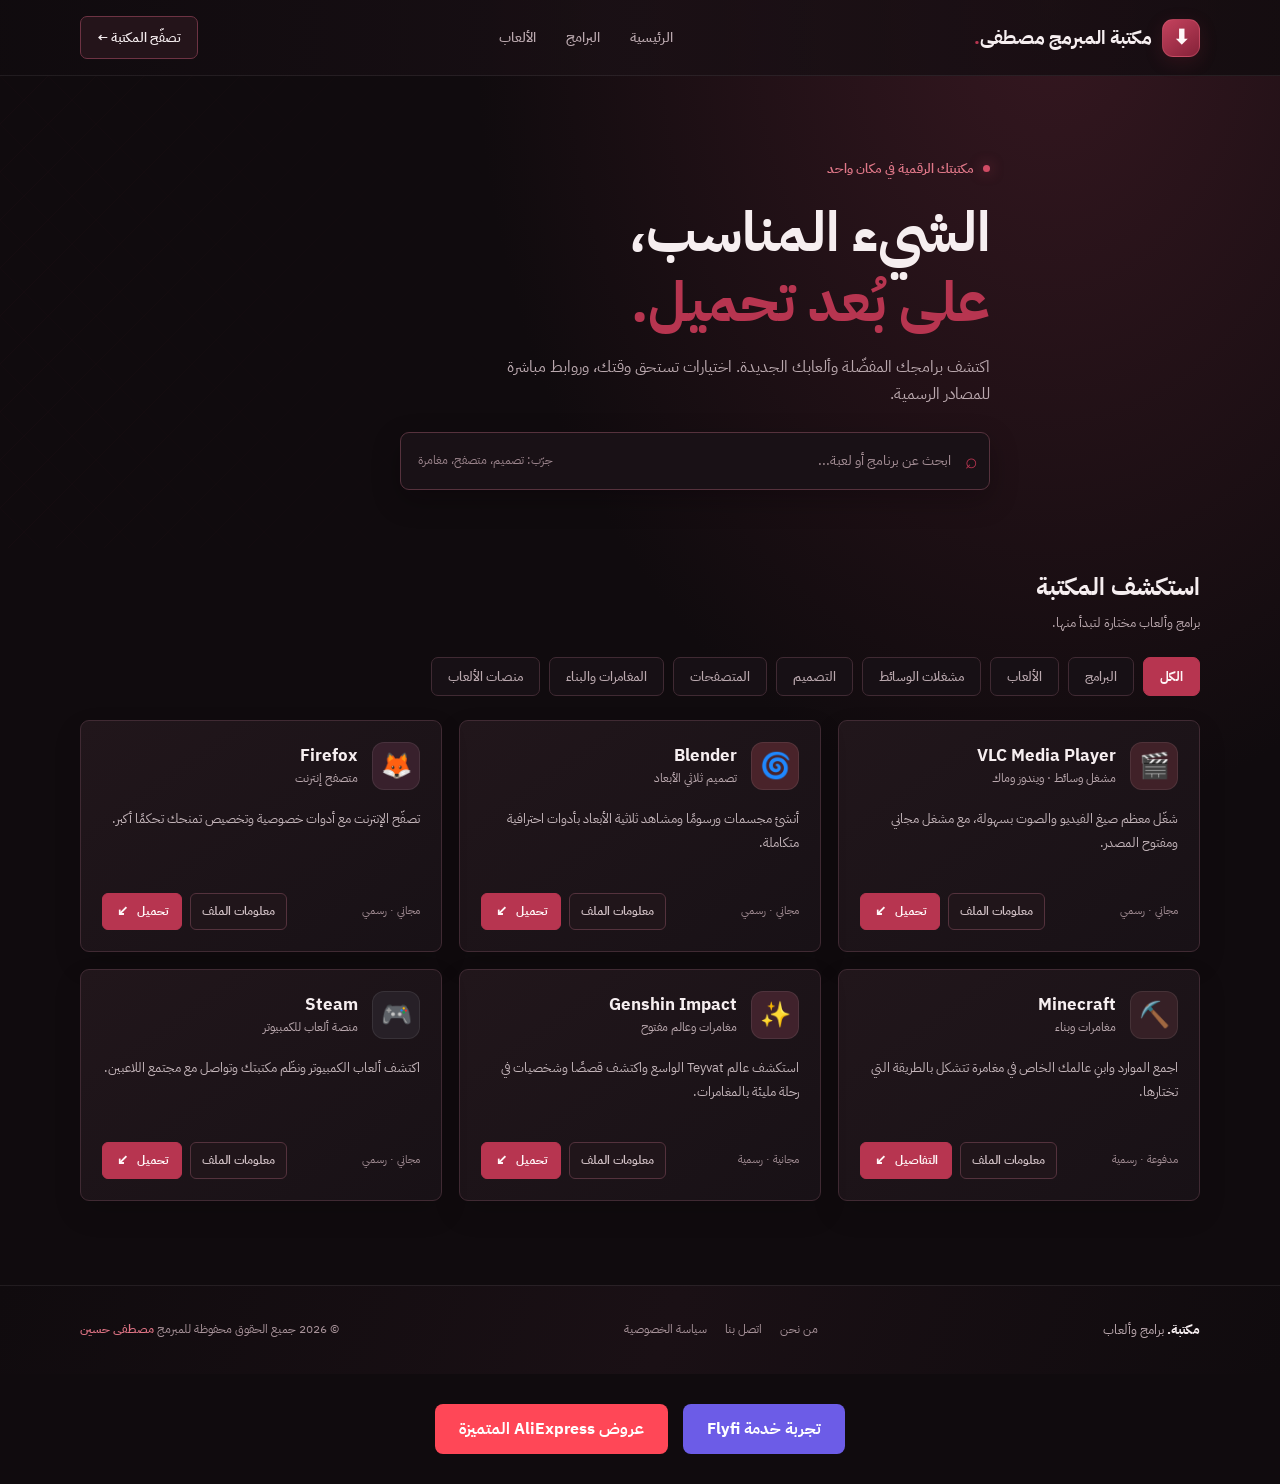
==== index.html @ 10c1d3a6 "Update index.html" ====
<!DOCTYPE html>
<html lang="ar" dir="rtl">
<head>
	<meta name="mitgo-verification" content="97859cbf-910e-4ea1-a72e-4d8425df876f" />
	<meta charset="UTF-8">
	<meta name="viewport" content="width=device-width, initial-scale=1.0">
	<meta name="theme-color" content="#100b0e">
	<meta name="description" content="اكتشف وحمّل أفضل البرامج والألعاب من مكتبة برامجنا.">
	<title>مكتبة | برامج وألعاب</title>
	<link rel="preconnect" href="https://fonts.googleapis.com">
	<link rel="preconnect" href="https://fonts.gstatic.com" crossorigin>
	<link href="https://fonts.googleapis.com/css2?family=IBM+Plex+Sans+Arabic:wght@400;500;600;700&display=swap" rel="stylesheet">
	<style>
		:root {
			color-scheme: dark;
			--page: #100b0e;
			--surface: #191116;
			--surface-raised: #24171d;
			--line: #402a33;
			--text: #f6eef0;
			--muted: #bba9af;
			--accent: #b73550;
			--accent-hover: #cb4560;
			--accent-ink: #fff7f8;
			--warm: #d88b98;
		}

		* { box-sizing: border-box; }

		html { scroll-behavior: smooth; }

		body {
			margin: 0;
			background-color: var(--page);
			background-image: radial-gradient(ellipse at 82% 0%, #351720 0, transparent 36rem);
			color: var(--text);
			font-family: "IBM Plex Sans Arabic", Tahoma, sans-serif;
			line-height: 1.65;
		}

		a { color: inherit; text-decoration: none; }
		button, input { font: inherit; }
		button { color: inherit; }

		.wrap { width: min(1120px, calc(100% - 40px)); margin-inline: auto; }

		.topbar {
			height: 76px;
			display: flex;
			align-items: center;
			border-bottom: 1px solid #ffffff12;
			background: linear-gradient(90deg, #100b0ecc, #1a1015cc, #100b0ecc);
		}

		.topbar-inner { display: flex; align-items: center; justify-content: space-between; gap: 28px; }
		.brand { display: inline-flex; align-items: center; gap: 10px; font-size: 19px; font-weight: 700; white-space: nowrap; }
		.brand-mark { display: grid; width: 38px; height: 38px; place-items: center; border: 1px solid #e36a7e55; border-radius: 11px; background: linear-gradient(145deg, #c4425d, #852239); color: var(--accent-ink); font-size: 20px; box-shadow: 0 5px 18px #8f263a33; }
		.nav-links { display: flex; align-items: center; gap: 30px; color: var(--muted); font-size: 14px; font-weight: 500; }
		.nav-links a { transition: color 160ms ease; }
		.nav-links a:hover, .nav-links a:focus-visible { color: var(--accent); }
		.top-download { padding: 10px 16px; border: 1px solid #6d3343; border-radius: 7px; background: #24141a; font-size: 13px; font-weight: 600; white-space: nowrap; transition: background 160ms ease, border-color 160ms ease; }
		.top-download:hover { border-color: var(--accent); background: #341b24; }

		.hero { position: relative; padding: 78px 0 58px; overflow: hidden; }
		.hero::after { content: ""; position: absolute; inset: 0 58% 0 0; opacity: .25; pointer-events: none; background-image: linear-gradient(135deg, transparent 49.7%, #bd3b5520 50%, transparent 50.3%), linear-gradient(45deg, transparent 49.7%, #85223922 50%, transparent 50.3%); background-size: 48px 48px; mask-image: linear-gradient(to left, transparent, black); }
		.hero-content { position: relative; z-index: 1; max-width: 700px; }
		.eyebrow { display: inline-flex; align-items: center; gap: 9px; margin: 0 0 18px; color: #e17889; font-size: 13px; font-weight: 600; }
		.eyebrow::before { content: ""; width: 7px; height: 7px; border-radius: 50%; background: #d04b64; box-shadow: 0 0 13px #d04b6488; }
		h1 { max-width: 680px; margin: 0; font-size: 56px; line-height: 1.25; letter-spacing: 0; }
		h1 span { color: var(--accent); }
		.hero-copy { max-width: 520px; margin: 17px 0 25px; color: var(--muted); font-size: 16px; }

		.search-box { display: flex; align-items: center; gap: 12px; width: min(590px, 100%); min-height: 58px; padding: 8px 11px 8px 17px; border: 1px solid #56323d; border-radius: 9px; background: #191116; box-shadow: 0 10px 28px #08050744; }
		.search-icon { color: var(--accent); font-size: 21px; line-height: 1; }
		.search-box input { flex: 1; min-width: 0; border: 0; outline: 0; background: transparent; color: var(--text); font-size: 14px; }
		.search-box input::placeholder { color: #a58f96; }
		.search-box:focus-within { border-color: #c64b64; box-shadow: 0 0 0 3px #b7355028, 0 10px 28px #08050744; }
		.search-hint { color: #9c858d; font-size: 12px; white-space: nowrap; }

		.library { padding: 20px 0 84px; }
		.section-heading { display: flex; align-items: end; justify-content: space-between; gap: 20px; margin-bottom: 24px; }
		.section-heading h2 { margin: 0; font-size: 24px; letter-spacing: 0; }
		.section-heading p { margin: 4px 0 0; color: var(--muted); font-size: 13px; }
		.filters { display: flex; flex-wrap: wrap; gap: 9px; margin-bottom: 24px; overflow-x: auto; scrollbar-width: none; }
		.filters::-webkit-scrollbar { display: none; }
		.filter-button { min-height: 39px; padding: 7px 16px; border: 1px solid var(--line); border-radius: 7px; background: #171015; color: var(--muted); cursor: pointer; font-size: 13px; font-weight: 500; white-space: nowrap; transition: background 160ms ease, color 160ms ease, border-color 160ms ease, transform 160ms ease; }
		.filter-button:hover { transform: translateY(-1px); border-color: #854052; color: var(--text); }
		.filter-button[aria-pressed="true"] { border-color: var(--accent); background: var(--accent); color: var(--accent-ink); font-weight: 700; }

		.cards { display: grid; grid-template-columns: repeat(3, minmax(0, 1fr)); gap: 17px; }
		.app-card { display: flex; min-height: 232px; flex-direction: column; padding: 21px; border: 1px solid var(--line); border-radius: 9px; background: linear-gradient(145deg, #21161b, #181116); box-shadow: 0 12px 28px #08050722; transition: border-color 180ms ease, transform 180ms ease, box-shadow 180ms ease; }
		.app-card[hidden] { display: none; }
		.app-card:hover { transform: translateY(-3px); border-color: #814052; box-shadow: 0 16px 34px #08050755; }
		.card-top { display: flex; min-width: 0; align-items: center; gap: 14px; }
		.app-icon { display: grid; width: 48px; height: 48px; flex: 0 0 48px; place-items: center; border: 1px solid #ffffff14; border-radius: 12px; background: var(--icon-bg, #30352b); font-size: 25px; }
		.app-icon img { width: 28px; height: 28px; object-fit: contain; }
		.app-icon img[data-monochrome="true"] { filter: brightness(0) invert(1); }
		.app-name { margin: 0; font-size: 17px; font-weight: 700; line-height: 1.4; }
		.app-category { display: block; margin-top: 1px; color: var(--muted); font-size: 12px; }
		.app-description { min-height: 52px; margin: 17px 0 20px; color: #c5b6bb; font-size: 13px; line-height: 1.85; }
		.card-bottom { display: flex; align-items: center; justify-content: space-between; gap: 12px; margin-top: auto; }
		.app-meta { color: #a28d94; font-size: 11px; }
		.download-button { display: inline-flex; align-items: center; justify-content: center; gap: 7px; min-height: 37px; padding: 6px 13px; border: 1px solid var(--accent); border-radius: 6px; background: var(--accent); color: var(--accent-ink); font-size: 12px; font-weight: 700; transition: background 160ms ease, color 160ms ease, border-color 160ms ease, transform 160ms ease; }
		.download-button:hover { transform: translateY(-1px); border-color: var(--accent-hover); background: var(--accent-hover); color: var(--accent-ink); }
		.download-button span { font-size: 15px; line-height: 1; }
		.card-actions { display: flex; align-items: center; gap: 8px; }
		.details-button { display: inline-flex; align-items: center; justify-content: center; min-height: 37px; padding: 6px 11px; border: 1px solid #54323d; border-radius: 6px; background: #20151a; color: #d1c0c5; font-size: 12px; font-weight: 600; transition: border-color 160ms ease, color 160ms ease, background 160ms ease; }
		.details-button:hover { border-color: #a33a52; background: #2b1820; color: #f0a1ad; }
		.empty-state { display: none; grid-column: 1 / -1; padding: 44px 20px; border: 1px dashed #65404a; border-radius: 9px; background: #1a1116; color: var(--muted); text-align: center; }

		footer { border-top: 1px solid #ffffff12; background: linear-gradient(110deg, #100b0e, #1a1015 52%, #100b0e); }
		.footer-inner { display: flex; min-height: 88px; align-items: center; justify-content: space-between; gap: 16px; color: #a9949b; font-size: 12px; }
		.footer-brand { color: var(--text); font-size: 13px; font-weight: 700; }
		.footer-links { display: flex; flex-wrap: wrap; gap: 18px; }
		.footer-links a { transition: color 160ms ease; }
		.footer-links a:hover { color: #e17889; }
		.copyright { margin: 0; }
		.copyright strong { color: #df7485; font-weight: 600; }

		@media (max-width: 900px) {
			.nav-links { gap: 15px; }
			.cards { grid-template-columns: repeat(2, minmax(0, 1fr)); }
			.hero { padding-top: 60px; }
			h1 { font-size: 48px; }
		}

		@media (max-width: 600px) {
			.cards { grid-template-columns: 1fr; }
		}

		@media (max-width: 520px) {
			.wrap { width: min(100% - 28px, 1120px); }
			.topbar { height: auto; min-height: 66px; padding-block: 10px; }
			.topbar-inner { display: grid; grid-template-columns: minmax(0, 1fr) auto; gap: 8px 12px; }
			.brand { font-size: 16px; }
			.brand { grid-column: 1; grid-row: 1; }
			.brand-mark { width: 32px; height: 32px; }
			.nav-links { grid-column: 1 / -1; grid-row: 2; justify-content: center; gap: 6px; font-size: 12px; }
			.nav-links a { display: inline-flex; min-height: 36px; align-items: center; padding-inline: 10px; border: 1px solid transparent; border-radius: 6px; }
			.nav-links a:nth-child(2), .nav-links a:nth-child(3) { display: inline-flex; }
			.top-download { grid-column: 2; grid-row: 1; padding: 7px 10px; font-size: 12px; }
			.hero { padding: 45px 0 38px; }
			h1 { font-size: 40px; }
			.hero-copy { font-size: 14px; }
			.search-box { min-height: 52px; }
			.search-hint { display: none; }
			.section-heading { align-items: start; }
			.section-heading h2 { font-size: 21px; }
			.app-card { min-height: 208px; padding: 19px; }
			.card-actions { gap: 6px; }
			.details-button, .download-button { padding-inline: 10px; }
			.footer-inner { min-height: 100px; flex-wrap: wrap; justify-content: center; gap: 4px 15px; padding-block: 15px; text-align: center; }
			.footer-links { order: 3; width: 100%; justify-content: center; gap: 12px 18px; }
		}

		@media (max-width: 360px) {
			.card-bottom { align-items: flex-start; flex-direction: column; gap: 9px; }
			.app-meta { white-space: nowrap; }
			.card-actions { width: 100%; }
			.card-actions a { white-space: nowrap; }
		}

		@media (prefers-reduced-motion: reduce) {
			*, *::before, *::after { scroll-behavior: auto !important; transition-duration: .01ms !important; }
		}
	</style>
</head>
<body>
	<header class="topbar" id="الرئيسية">
		<div class="wrap topbar-inner">
			<a class="brand" href="#الرئيسية" aria-label="مكتبة، الصفحة الرئيسية">
				<span class="brand-mark" aria-hidden="true">⬇</span>
				<span>  مكتبة المبرمج مصطفى<span style="color: var(--accent)">.</span></span>
			</a>
			<nav class="nav-links" aria-label="القائمة الرئيسية">
				<a href="#الرئيسية">الرئيسية</a>
				<a href="#البرامج">البرامج</a>
				<a href="#الألعاب">الألعاب</a>
			</nav>
			<a class="top-download" href="#المكتبة">تصفّح المكتبة <span aria-hidden="true">←</span></a>
		</div>
	</header>

	<main>
		<section class="hero" aria-labelledby="hero-title">
			<div class="wrap hero-content">
				<p class="eyebrow">مكتبتك الرقمية في مكان واحد</p>
				<h1 id="hero-title">الشيء المناسب،<br><span>على بُعد تحميل.</span></h1>
				<p class="hero-copy">اكتشف برامجك المفضّلة وألعابك الجديدة. اختيارات تستحق وقتك، وروابط مباشرة للمصادر الرسمية.</p>
				<label class="search-box" for="library-search">
					<span class="search-icon" aria-hidden="true">⌕</span>
					<input id="library-search" type="search" placeholder="ابحث عن برنامج أو لعبة..." autocomplete="off">
					<span class="search-hint">جرّب: تصميم، متصفح، مغامرة</span>
				</label>
			</div>
		</section>

		<section class="library wrap" id="المكتبة" aria-labelledby="library-title">
			<div class="section-heading">
				<div>
					<h2 id="library-title">استكشف المكتبة</h2>
					<p>برامج وألعاب مختارة لتبدأ منها.</p>
				</div>
			</div>

			<div class="filters" role="group" aria-label="تصفية حسب التصنيف">
				<button class="filter-button" type="button" data-filter="all" aria-pressed="true">الكل</button>
				<button class="filter-button" type="button" data-filter="program" aria-pressed="false">البرامج</button>
				<button class="filter-button" type="button" data-filter="game" aria-pressed="false">الألعاب</button>
				<button class="filter-button" type="button" data-filter="media" aria-pressed="false">مشغلات الوسائط</button>
				<button class="filter-button" type="button" data-filter="design" aria-pressed="false">التصميم</button>
				<button class="filter-button" type="button" data-filter="browser" aria-pressed="false">المتصفحات</button>
				<button class="filter-button" type="button" data-filter="adventure" aria-pressed="false">المغامرات والبناء</button>
				<button class="filter-button" type="button" data-filter="platform" aria-pressed="false">منصات الألعاب</button>
			</div>

			<div class="cards" id="cards-grid">
				<article class="app-card" id="البرامج" data-type="program" data-category="media" data-search="vlc media player فيديو مشغل وسائط">
					<div class="card-top"><span class="app-icon" style="--icon-bg:#402128" aria-hidden="true"><img src="https://cdn.jsdelivr.net/npm/simple-icons@v15/icons/vlcmediaplayer.svg" alt="" data-monochrome="true" loading="lazy" decoding="async"><span hidden>🎬</span></span><div><h3 class="app-name">VLC Media Player</h3><span class="app-category">مشغل وسائط · ويندوز وماك</span></div></div>
					<p class="app-description">شغّل معظم صيغ الفيديو والصوت بسهولة، مع مشغل مجاني ومفتوح المصدر.</p>
					<div class="card-bottom"><span class="app-meta">مجاني · رسمي</span><div class="card-actions"><a class="details-button" href="download.html?app=vlc">معلومات الملف</a><a class="download-button" href="https://www.videolan.org/vlc/" target="_blank" rel="noopener noreferrer">تحميل <span aria-hidden="true">↙</span></a></div></div>
				</article>

				<article class="app-card" data-type="program" data-category="design" data-search="blender تصميم ثلاثي الابعاد رسوم 3d">
					<div class="card-top"><span class="app-icon" style="--icon-bg:#49232a" aria-hidden="true"><img src="https://cdn.jsdelivr.net/npm/simple-icons@v15/icons/blender.svg" alt="" data-monochrome="true" loading="lazy" decoding="async"><span hidden>🌀</span></span><div><h3 class="app-name">Blender</h3><span class="app-category">تصميم ثلاثي الأبعاد</span></div></div>
					<p class="app-description">أنشئ مجسمات ورسومًا ومشاهد ثلاثية الأبعاد بأدوات احترافية متكاملة.</p>
					<div class="card-bottom"><span class="app-meta">مجاني · رسمي</span><div class="card-actions"><a class="details-button" href="download.html?app=blender">معلومات الملف</a><a class="download-button" href="https://www.blender.org/download/" target="_blank" rel="noopener noreferrer">تحميل <span aria-hidden="true">↙</span></a></div></div>
				</article>

				<article class="app-card" data-type="program" data-category="browser" data-search="firefox فايرفوكس متصفح انترنت">
					<div class="card-top"><span class="app-icon" style="--icon-bg:#38202c" aria-hidden="true"><img src="https://cdn.jsdelivr.net/npm/simple-icons@v15/icons/firefoxbrowser.svg" alt="" data-monochrome="true" loading="lazy" decoding="async"><span hidden>🦊</span></span><div><h3 class="app-name">Firefox</h3><span class="app-category">متصفح إنترنت</span></div></div>
					<p class="app-description">تصفّح الإنترنت مع أدوات خصوصية وتخصيص تمنحك تحكمًا أكبر.</p>
					<div class="card-bottom"><span class="app-meta">مجاني · رسمي</span><div class="card-actions"><a class="details-button" href="download.html?app=firefox">معلومات الملف</a><a class="download-button" href="https://www.mozilla.org/firefox/new/" target="_blank" rel="noopener noreferrer">تحميل <span aria-hidden="true">↙</span></a></div></div>
				</article>

				<article class="app-card" id="الألعاب" data-type="game" data-category="adventure" data-search="minecraft ماينكرافت بناء مغامرة عالم مفتوح">
					<div class="card-top"><span class="app-icon" style="--icon-bg:#362026" aria-hidden="true"><img src="https://www.minecraft.net/etc.clientlibs/minecraftnet/clientlibs/clientlib-site/resources/favicon.ico" alt="" loading="lazy" decoding="async"><span hidden>⛏️</span></span><div><h3 class="app-name">Minecraft</h3><span class="app-category">مغامرات وبناء</span></div></div>
					<p class="app-description">اجمع الموارد وابنِ عالمك الخاص في مغامرة تتشكل بالطريقة التي تختارها.</p>
					<div class="card-bottom"><span class="app-meta">مدفوعة · رسمية</span><div class="card-actions"><a class="details-button" href="download.html?app=minecraft">معلومات الملف</a><a class="download-button" href="https://www.minecraft.net/download" target="_blank" rel="noopener noreferrer">التفاصيل <span aria-hidden="true">↙</span></a></div></div>
				</article>

				<article class="app-card" data-type="game" data-category="adventure" data-search="genshin impact جينشن مغامرة عالم مفتوح">
					<div class="card-top"><span class="app-icon" style="--icon-bg:#40222c" aria-hidden="true"><img src="https://genshin.hoyoverse.com/favicon.ico" alt="" loading="lazy" decoding="async"><span hidden>✨</span></span><div><h3 class="app-name">Genshin Impact</h3><span class="app-category">مغامرات وعالم مفتوح</span></div></div>
					<p class="app-description">استكشف عالم Teyvat الواسع واكتشف قصصًا وشخصيات في رحلة مليئة بالمغامرات.</p>
					<div class="card-bottom"><span class="app-meta">مجانية · رسمية</span><div class="card-actions"><a class="details-button" href="download.html?app=genshin">معلومات الملف</a><a class="download-button" href="https://genshin.hoyoverse.com/" target="_blank" rel="noopener noreferrer">تحميل <span aria-hidden="true">↙</span></a></div></div>
				</article>

				<article class="app-card" data-type="game" data-category="platform" data-search="steam ستيم العاب متجر منصة">
					<div class="card-top"><span class="app-icon" style="--icon-bg:#272027" aria-hidden="true"><img src="https://cdn.jsdelivr.net/npm/simple-icons@v15/icons/steam.svg" alt="" data-monochrome="true" loading="lazy" decoding="async"><span hidden>🎮</span></span><div><h3 class="app-name">Steam</h3><span class="app-category">منصة ألعاب للكمبيوتر</span></div></div>
					<p class="app-description">اكتشف ألعاب الكمبيوتر ونظّم مكتبتك وتواصل مع مجتمع اللاعبين.</p>
					<div class="card-bottom"><span class="app-meta">مجاني · رسمي</span><div class="card-actions"><a class="details-button" href="download.html?app=steam">معلومات الملف</a><a class="download-button" href="https://store.steampowered.com/about/" target="_blank" rel="noopener noreferrer">تحميل <span aria-hidden="true">↙</span></a></div></div>
				</article>

				<p class="empty-state" id="empty-state" role="status">ما لقينا نتائج مطابقة. جرّب كلمة بحث ثانية.</p>
			</div>
		</section>
	</main>

	<footer>
		<div class="wrap footer-inner">
			<a class="footer-brand" href="#الرئيسية">مكتبة. <span style="color: var(--muted); font-weight: 400">برامج وألعاب</span></a>
			<nav class="footer-links" aria-label="روابط الموقع">
				<a href="about.html">من نحن</a>
				<a href="contact.html">اتصل بنا</a>
				<a href="privacy.html">سياسة الخصوصية</a>
			</nav>
			<p class="copyright">© 2026 جميع الحقوق محفوظة للمبرمج <strong>مصطفى حسين</strong></p>
		</div>
	</footer>

	<script>
		const searchInput = document.querySelector("#library-search");
		const filterButtons = document.querySelectorAll(".filter-button");
		const cards = document.querySelectorAll(".app-card");
		const emptyState = document.querySelector("#empty-state");
		let activeFilter = "all";

		document.querySelectorAll(".app-icon img").forEach((image) => {
			image.addEventListener("error", () => {
				image.hidden = true;
				image.nextElementSibling.hidden = false;
			}, { once: true });
		});

		function normalizeSearchText(value) {
			return value
				.toLocaleLowerCase("ar")
				.normalize("NFD")
				.replace(/[\u064B-\u065F\u0670\u06D6-\u06ED\u0640]/g, "")
				.replace(/[أإآٱ]/g, "ا")
				.replace(/[ىئ]/g, "ي")
				.replace(/ة/g, "ه");
		}

		function updateLibrary() {
			const queryWords = normalizeSearchText(searchInput.value).trim().split(/\s+/).filter(Boolean);
			let visibleCount = 0;

			cards.forEach((card) => {
				const matchesFilter = activeFilter === "all"
					|| card.dataset.type === activeFilter
					|| card.dataset.category === activeFilter;
				const searchableText = normalizeSearchText(`${card.dataset.search} ${card.textContent}`);
				const matchesQuery = queryWords.every((word) => searchableText.includes(word));
				const isVisible = matchesFilter && matchesQuery;
				card.hidden = !isVisible;
				if (isVisible) visibleCount += 1;
			});

			emptyState.style.display = visibleCount ? "none" : "block";
		}

		searchInput.addEventListener("input", updateLibrary);
		filterButtons.forEach((button) => {
			button.addEventListener("click", () => {
				activeFilter = button.dataset.filter;
				filterButtons.forEach((item) => item.setAttribute("aria-pressed", String(item === button)));
				updateLibrary();
			});
		});
	</script>
	<!-- قسم أزرار العروض الموصى بها -->
<div style="text-align: center; margin: 30px 0; display: flex; justify-content: center; gap: 15px; flex-wrap: wrap;">
  <!-- زر Flyfi -->
  <a href="https://xcdus.com/g/0xtgjon8ae5cf8e91105a2e4f55a9f/" target="_blank" style="background-color: #6c5ce7; color: white; padding: 12px 24px; text-decoration: none; border-radius: 8px; font-weight: bold; display: inline-block;">
    تجربة خدمة Flyfi
  </a>
  
  <!-- زر AliExpress -->
  <a href="https://rzekl.com/g/1e8d1144945cf8e9110516525dc3e8/" target="_blank" style="background-color: #ff4757; color: white; padding: 12px 24px; text-decoration: none; border-radius: 8px; font-weight: bold; display: inline-block;">
    عروض AliExpress المتميزة
  </a>
</div>
</body>
</html>
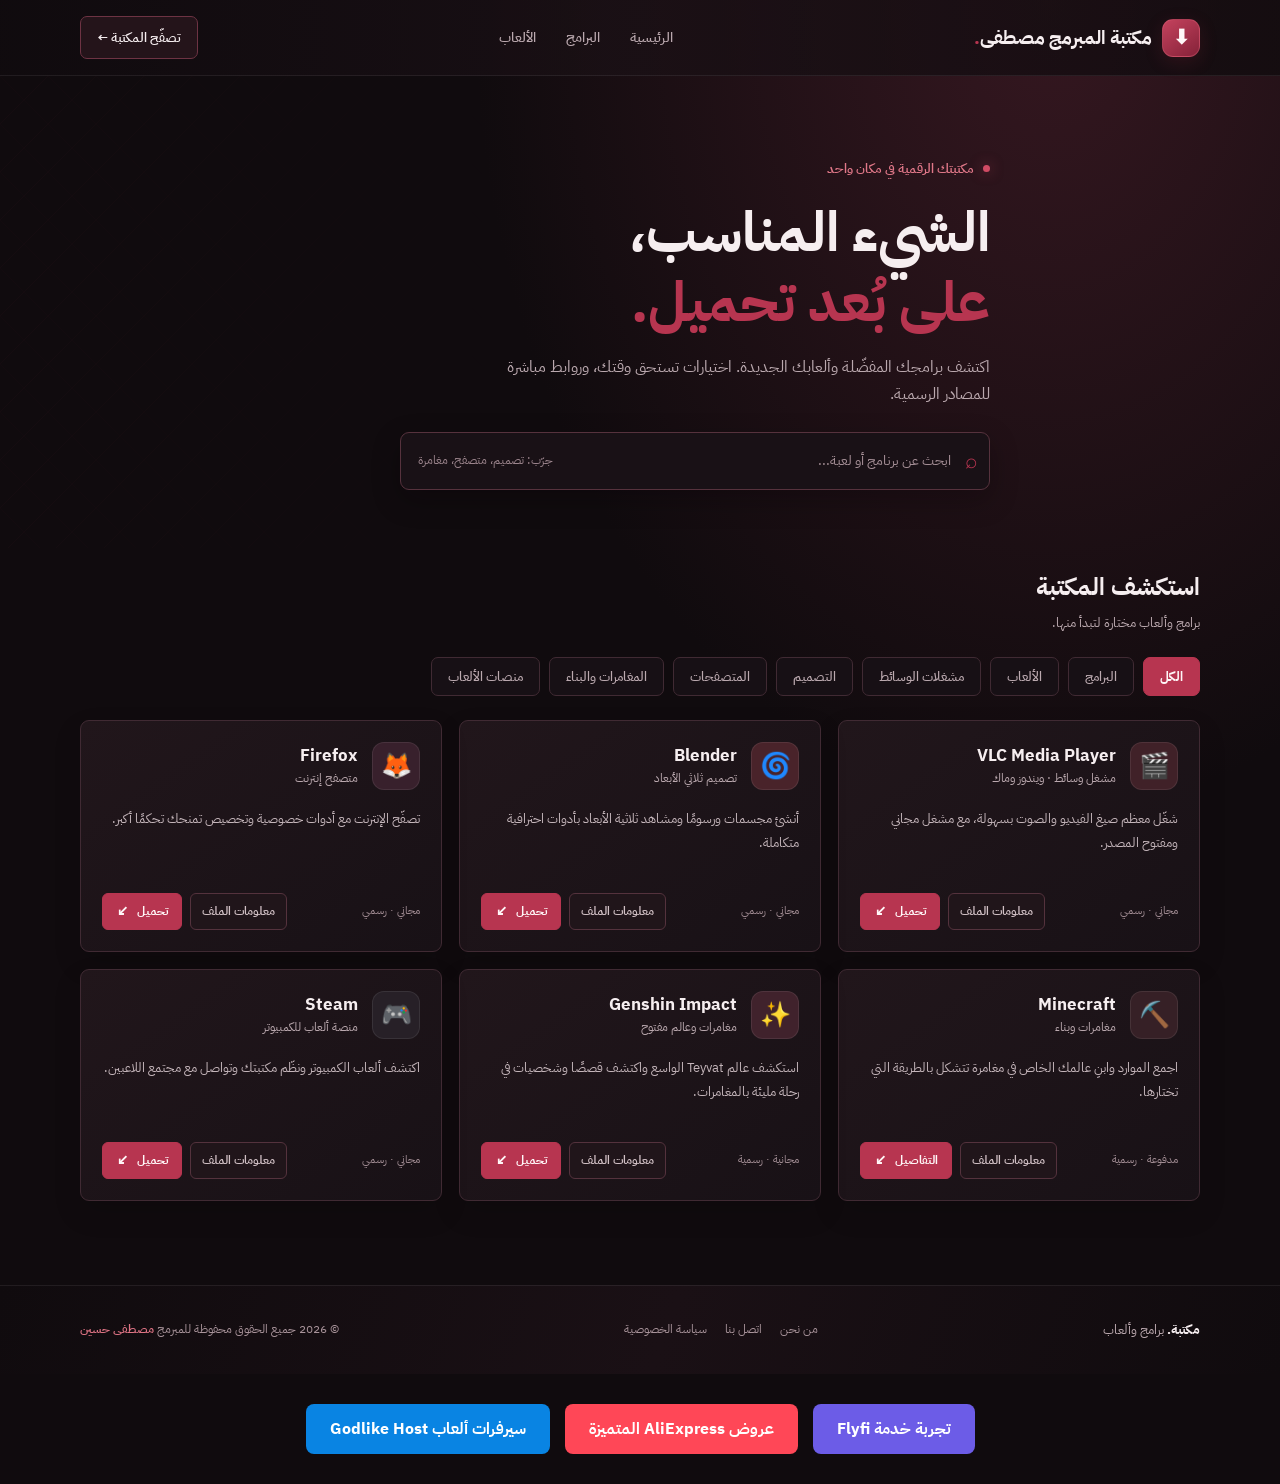
==== commit 46a69f67: "Update index.html" ====
--- a/index.html
+++ b/index.html
@@ -330,6 +330,11 @@
   <a href="https://rzekl.com/g/1e8d1144945cf8e9110516525dc3e8/" target="_blank" style="background-color: #ff4757; color: white; padding: 12px 24px; text-decoration: none; border-radius: 8px; font-weight: bold; display: inline-block;">
     عروض AliExpress المتميزة
   </a>
+
+  <!-- زر Godlike Host -->
+  <a href="https://yjfca.com/g/n4h0en61qn5cf8e9110552f0388f55/" target="_blank" style="background-color: #0984e3; color: white; padding: 12px 24px; text-decoration: none; border-radius: 8px; font-weight: bold; display: inline-block;">
+    سيرفرات ألعاب Godlike Host
+  </a>
 </div>
 </body>
 </html>
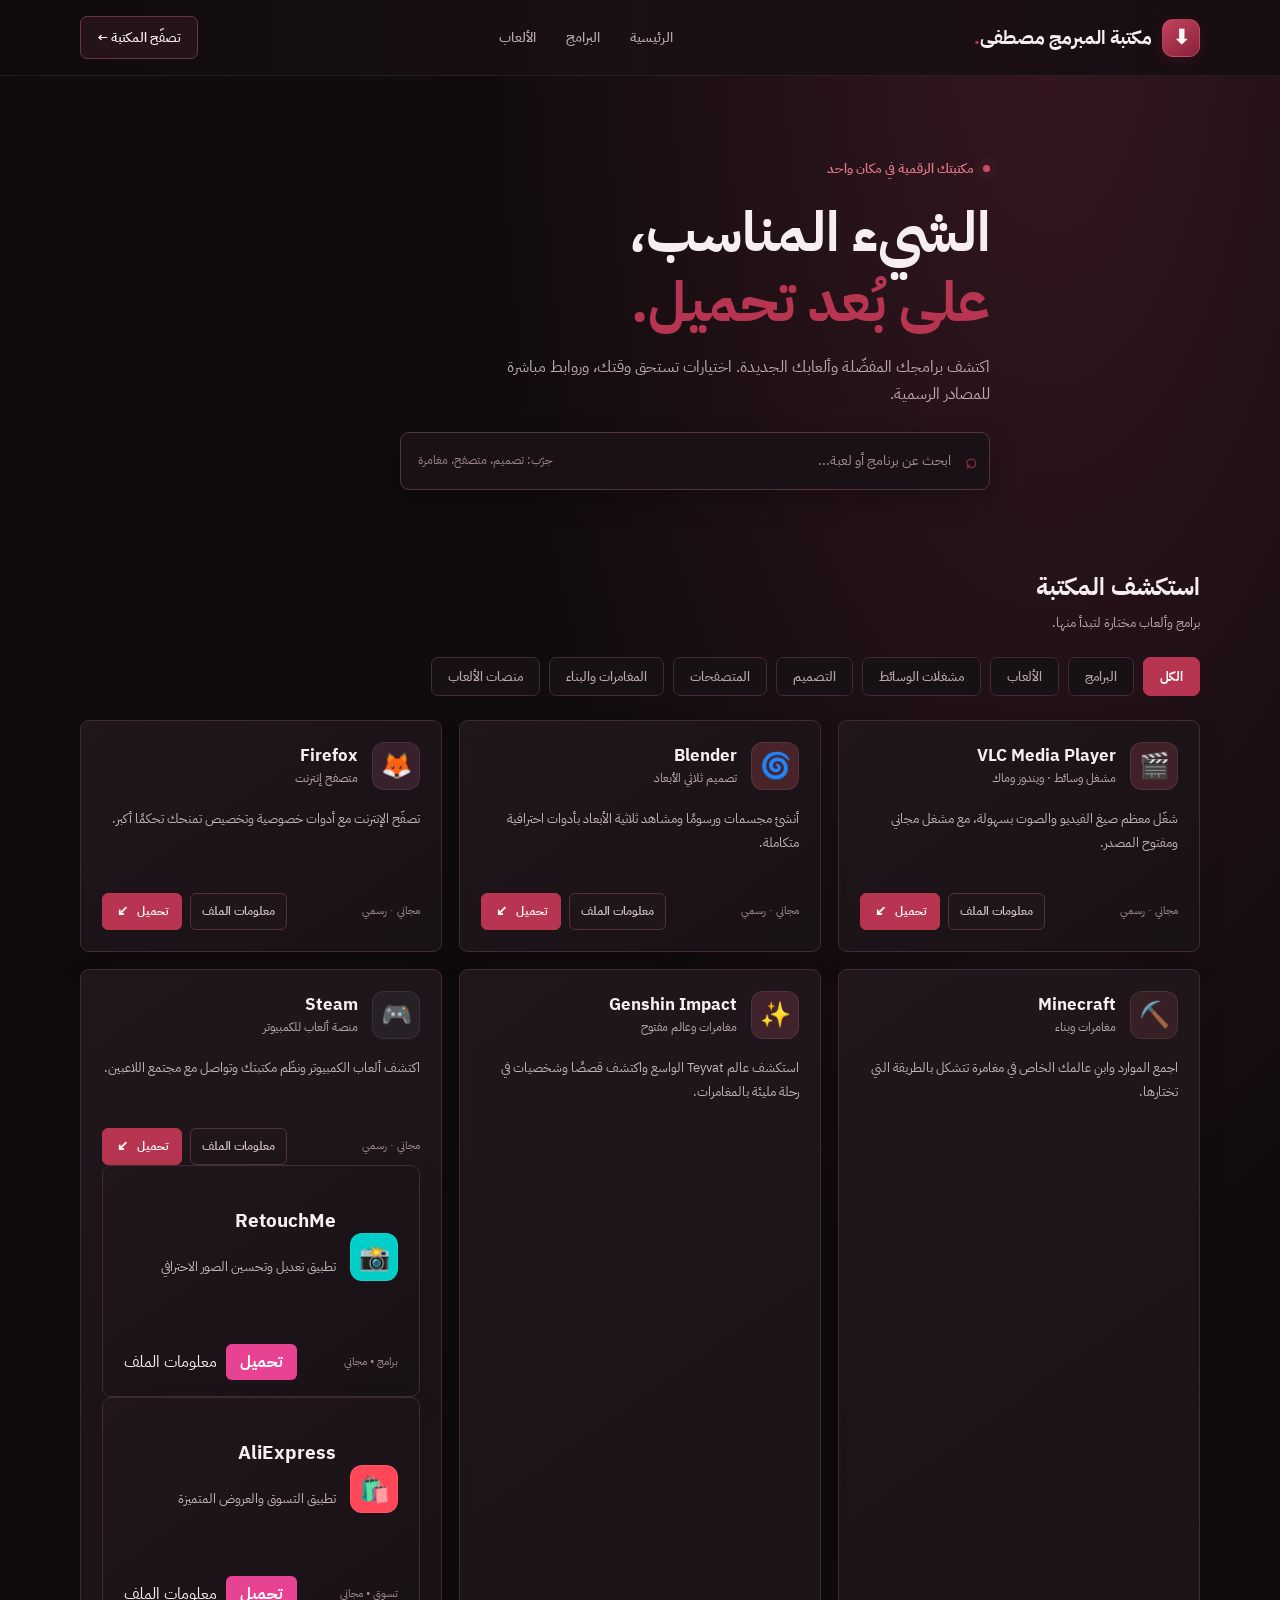
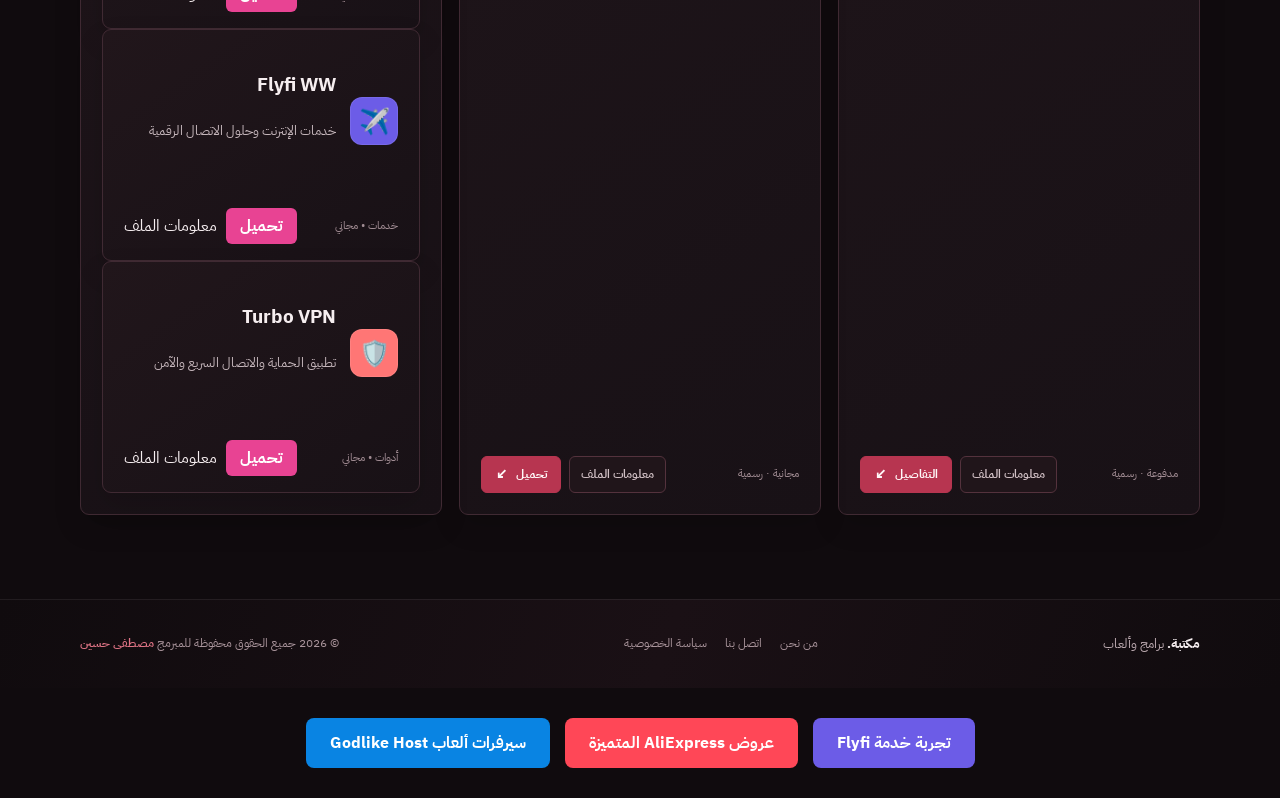
==== commit ee5ecd16: "Update index.html" ====
--- a/index.html
+++ b/index.html
@@ -249,8 +249,75 @@
 					<div class="card-top"><span class="app-icon" style="--icon-bg:#272027" aria-hidden="true"><img src="https://cdn.jsdelivr.net/npm/simple-icons@v15/icons/steam.svg" alt="" data-monochrome="true" loading="lazy" decoding="async"><span hidden>🎮</span></span><div><h3 class="app-name">Steam</h3><span class="app-category">منصة ألعاب للكمبيوتر</span></div></div>
 					<p class="app-description">اكتشف ألعاب الكمبيوتر ونظّم مكتبتك وتواصل مع مجتمع اللاعبين.</p>
 					<div class="card-bottom"><span class="app-meta">مجاني · رسمي</span><div class="card-actions"><a class="details-button" href="download.html?app=steam">معلومات الملف</a><a class="download-button" href="https://store.steampowered.com/about/" target="_blank" rel="noopener noreferrer">تحميل <span aria-hidden="true">↙</span></a></div></div>
-				</article>
-
+					<article class="app-card" data-type="app" data-category="برامج">
+  <div class="card-top">
+    <span class="app-icon" style="background: #00cec9;">📸</span>
+    <div>
+      <h3>RetouchMe</h3>
+      <p class="app-description">تطبيق تعديل وتحسين الصور الاحترافي</p>
+    </div>
+  </div>
+  <div class="card-bottom">
+    <span class="app-meta">برامج • مجاني</span>
+    <div>
+      <a href="https://plrvq.com/g/gp8po8i1u75cf8e9110545d8e108c6/" target="_blank" class="download-btn" style="background: #e84393; color: white; padding: 6px 14px; border-radius: 6px; text-decoration: none; font-weight: bold;">تحميل</a>
+      <a href="#" class="info-btn" style="margin-right: 5px;">معلومات الملف</a>
+    </div>
+  </div>
+</article>
+<!-- بطاقة AliExpress -->
+<article class="app-card" data-type="app" data-category="برامج">
+  <div class="card-top">
+    <span class="app-icon" style="background: #ff4757;">🛍️</span>
+    <div>
+      <h3>AliExpress</h3>
+      <p class="app-description">تطبيق التسوق والعروض المتميزة</p>
+    </div>
+  </div>
+  <div class="card-bottom">
+    <span class="app-meta">تسوق • مجاني</span>
+    <div>
+      <a href="https://rzekl.com/g/1e8d1144945cf8e9110516525dc3e8/" target="_blank" class="download-btn" style="background: #e84393; color: white; padding: 6px 14px; border-radius: 6px; text-decoration: none; font-weight: bold;">تحميل</a>
+      <a href="#" class="info-btn" style="margin-right: 5px;">معلومات الملف</a>
+    </div>
+  </div>
+</article>
+
+<!-- بطاقة Flyfi -->
+<article class="app-card" data-type="app" data-category="خدمات">
+  <div class="card-top">
+    <span class="app-icon" style="background: #6c5ce7;">✈️</span>
+    <div>
+      <h3>Flyfi WW</h3>
+      <p class="app-description">خدمات الإنترنت وحلول الاتصال الرقمية</p>
+    </div>
+  </div>
+  <div class="card-bottom">
+    <span class="app-meta">خدمات • مجاني</span>
+    <div>
+      <a href="https://xcdus.com/g/0xtgjon8ae5cf8e91105a2e4f55a9f/" target="_blank" class="download-btn" style="background: #e84393; color: white; padding: 6px 14px; border-radius: 6px; text-decoration: none; font-weight: bold;">تحميل</a>
+      <a href="#" class="info-btn" style="margin-right: 5px;">معلومات الملف</a>
+    </div>
+  </div>
+</article>
+
+<!-- بطاقة Turbo VPN -->
+<article class="app-card" data-type="app" data-category="برامج">
+  <div class="card-top">
+    <span class="app-icon" style="background: #ff7675;">🛡️</span>
+    <div>
+      <h3>Turbo VPN</h3>
+      <p class="app-description">تطبيق الحماية والاتصال السريع والآمن</p>
+    </div>
+  </div>
+  <div class="card-bottom">
+    <span class="app-meta">أدوات • مجاني</span>
+    <div>
+      <a href="https://grfpr.com/g/exe221unkp5cf8e91105ddf84d4c0b/" target="_blank" class="download-btn" style="background: #e84393; color: white; padding: 6px 14px; border-radius: 6px; text-decoration: none; font-weight: bold;">تحميل</a>
+      <a href="#" class="info-btn" style="margin-right: 5px;">معلومات الملف</a>
+    </div>
+  </div>
+</article>
 				<p class="empty-state" id="empty-state" role="status">ما لقينا نتائج مطابقة. جرّب كلمة بحث ثانية.</p>
 			</div>
 		</section>
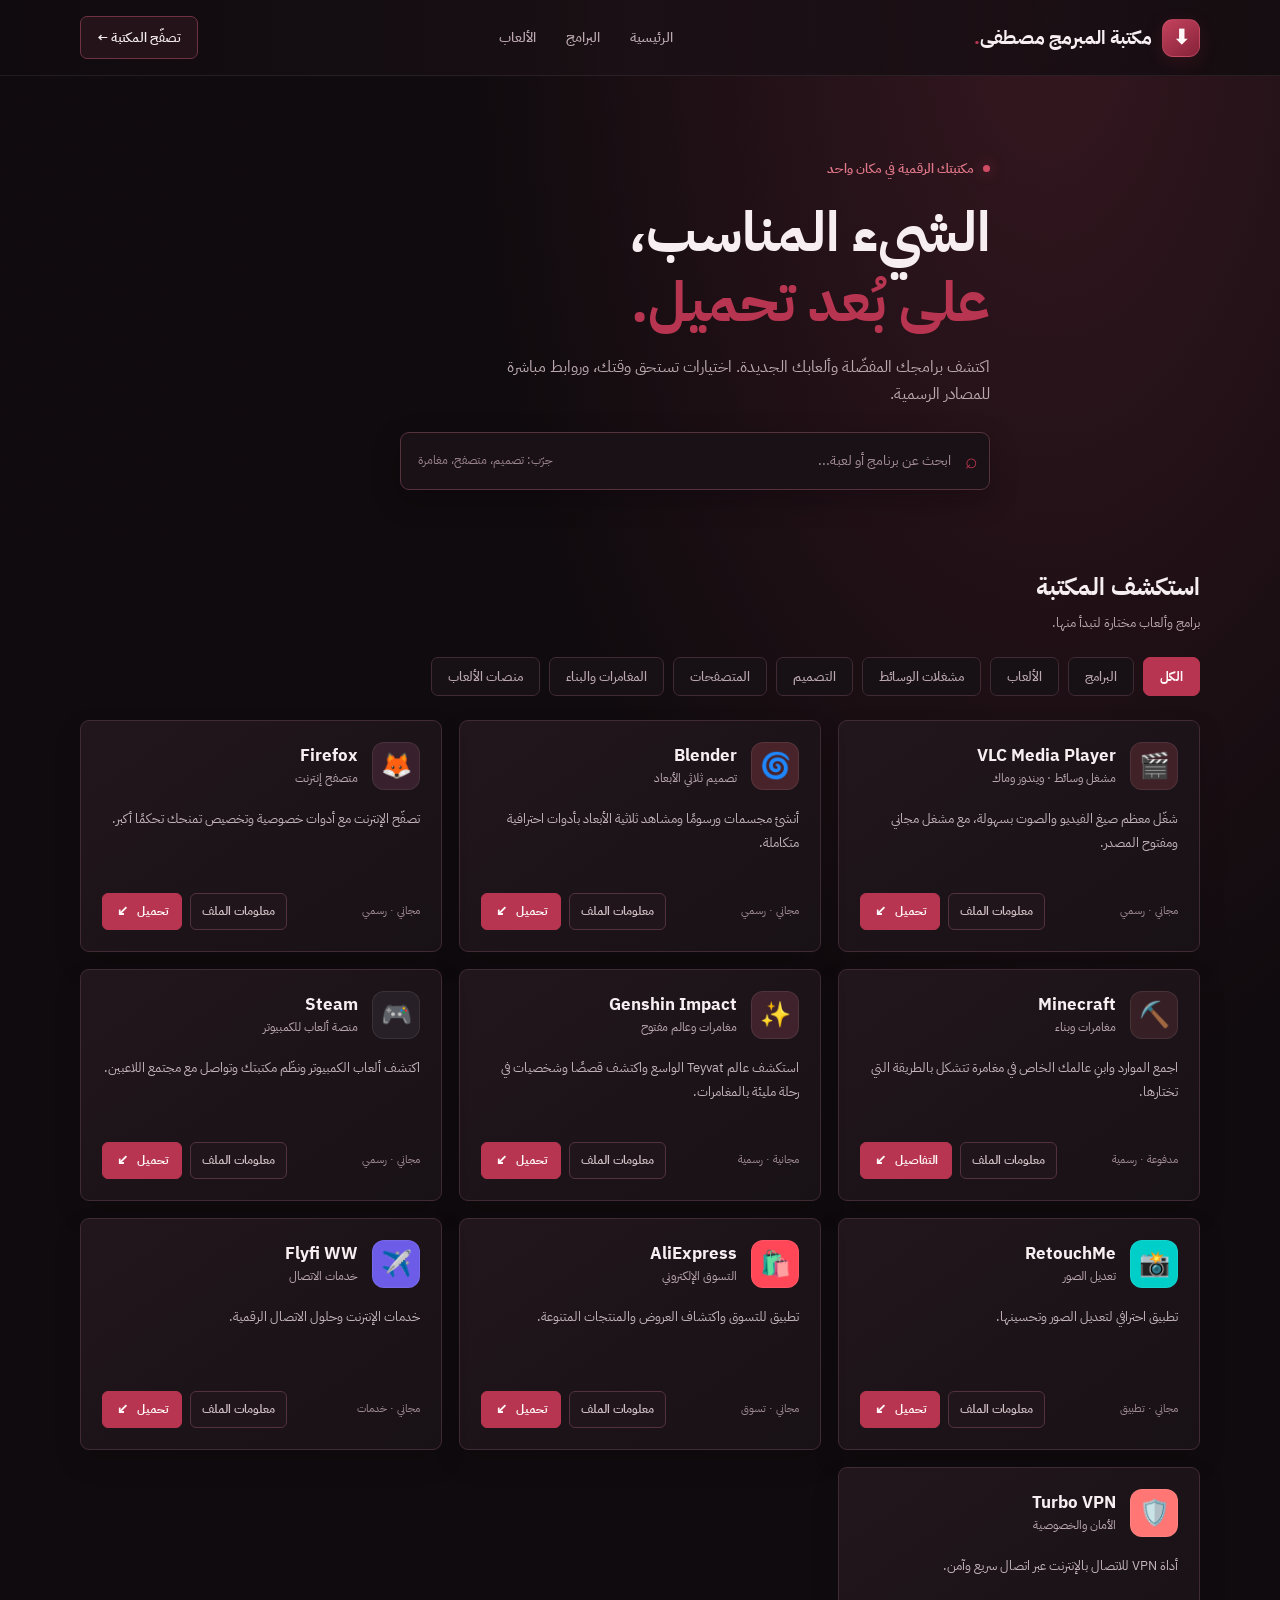
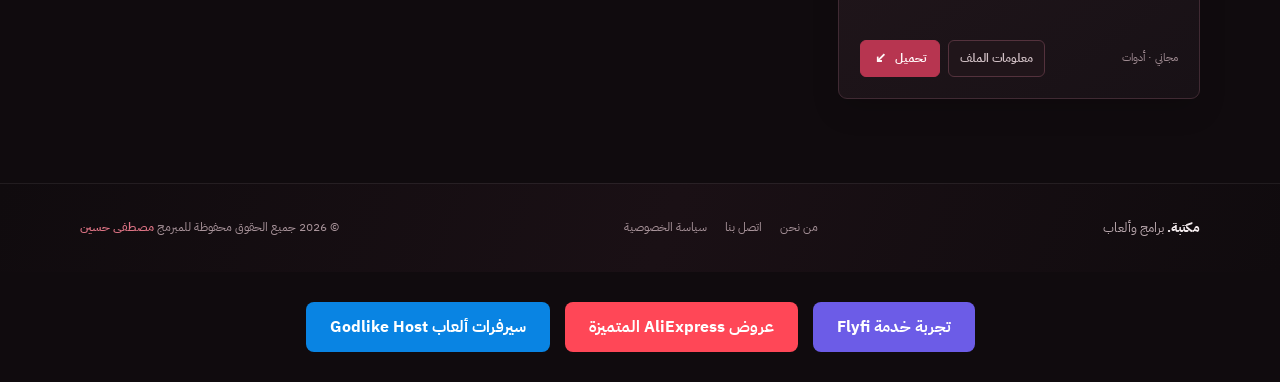
==== commit 844f2c0b: "Update index.html" ====
--- a/index.html
+++ b/index.html
@@ -249,75 +249,31 @@
 					<div class="card-top"><span class="app-icon" style="--icon-bg:#272027" aria-hidden="true"><img src="https://cdn.jsdelivr.net/npm/simple-icons@v15/icons/steam.svg" alt="" data-monochrome="true" loading="lazy" decoding="async"><span hidden>🎮</span></span><div><h3 class="app-name">Steam</h3><span class="app-category">منصة ألعاب للكمبيوتر</span></div></div>
 					<p class="app-description">اكتشف ألعاب الكمبيوتر ونظّم مكتبتك وتواصل مع مجتمع اللاعبين.</p>
 					<div class="card-bottom"><span class="app-meta">مجاني · رسمي</span><div class="card-actions"><a class="details-button" href="download.html?app=steam">معلومات الملف</a><a class="download-button" href="https://store.steampowered.com/about/" target="_blank" rel="noopener noreferrer">تحميل <span aria-hidden="true">↙</span></a></div></div>
-					<article class="app-card" data-type="app" data-category="برامج">
-  <div class="card-top">
-    <span class="app-icon" style="background: #00cec9;">📸</span>
-    <div>
-      <h3>RetouchMe</h3>
-      <p class="app-description">تطبيق تعديل وتحسين الصور الاحترافي</p>
-    </div>
-  </div>
-  <div class="card-bottom">
-    <span class="app-meta">برامج • مجاني</span>
-    <div>
-      <a href="https://plrvq.com/g/gp8po8i1u75cf8e9110545d8e108c6/" target="_blank" class="download-btn" style="background: #e84393; color: white; padding: 6px 14px; border-radius: 6px; text-decoration: none; font-weight: bold;">تحميل</a>
-      <a href="#" class="info-btn" style="margin-right: 5px;">معلومات الملف</a>
-    </div>
-  </div>
-</article>
-<!-- بطاقة AliExpress -->
-<article class="app-card" data-type="app" data-category="برامج">
-  <div class="card-top">
-    <span class="app-icon" style="background: #ff4757;">🛍️</span>
-    <div>
-      <h3>AliExpress</h3>
-      <p class="app-description">تطبيق التسوق والعروض المتميزة</p>
-    </div>
-  </div>
-  <div class="card-bottom">
-    <span class="app-meta">تسوق • مجاني</span>
-    <div>
-      <a href="https://rzekl.com/g/1e8d1144945cf8e9110516525dc3e8/" target="_blank" class="download-btn" style="background: #e84393; color: white; padding: 6px 14px; border-radius: 6px; text-decoration: none; font-weight: bold;">تحميل</a>
-      <a href="#" class="info-btn" style="margin-right: 5px;">معلومات الملف</a>
-    </div>
-  </div>
-</article>
-
-<!-- بطاقة Flyfi -->
-<article class="app-card" data-type="app" data-category="خدمات">
-  <div class="card-top">
-    <span class="app-icon" style="background: #6c5ce7;">✈️</span>
-    <div>
-      <h3>Flyfi WW</h3>
-      <p class="app-description">خدمات الإنترنت وحلول الاتصال الرقمية</p>
-    </div>
-  </div>
-  <div class="card-bottom">
-    <span class="app-meta">خدمات • مجاني</span>
-    <div>
-      <a href="https://xcdus.com/g/0xtgjon8ae5cf8e91105a2e4f55a9f/" target="_blank" class="download-btn" style="background: #e84393; color: white; padding: 6px 14px; border-radius: 6px; text-decoration: none; font-weight: bold;">تحميل</a>
-      <a href="#" class="info-btn" style="margin-right: 5px;">معلومات الملف</a>
-    </div>
-  </div>
-</article>
-
-<!-- بطاقة Turbo VPN -->
-<article class="app-card" data-type="app" data-category="برامج">
-  <div class="card-top">
-    <span class="app-icon" style="background: #ff7675;">🛡️</span>
-    <div>
-      <h3>Turbo VPN</h3>
-      <p class="app-description">تطبيق الحماية والاتصال السريع والآمن</p>
-    </div>
-  </div>
-  <div class="card-bottom">
-    <span class="app-meta">أدوات • مجاني</span>
-    <div>
-      <a href="https://grfpr.com/g/exe221unkp5cf8e91105ddf84d4c0b/" target="_blank" class="download-btn" style="background: #e84393; color: white; padding: 6px 14px; border-radius: 6px; text-decoration: none; font-weight: bold;">تحميل</a>
-      <a href="#" class="info-btn" style="margin-right: 5px;">معلومات الملف</a>
-    </div>
-  </div>
-</article>
+				</article>
+
+				<article class="app-card" data-type="program" data-category="program" data-search="retouchme رتوش مي تعديل تحسين الصور">
+					<div class="card-top"><span class="app-icon" style="--icon-bg:#00cec9" aria-hidden="true">📸</span><div><h3 class="app-name">RetouchMe</h3><span class="app-category">تعديل الصور</span></div></div>
+					<p class="app-description">تطبيق احترافي لتعديل الصور وتحسينها.</p>
+					<div class="card-bottom"><span class="app-meta">مجاني · تطبيق</span><div class="card-actions"><a class="details-button" href="#">معلومات الملف</a><a class="download-button" href="https://plrvq.com/g/gp8po8i1u75cf8e9110545d8e108c6/" target="_blank" rel="noopener noreferrer">تحميل <span aria-hidden="true">↙</span></a></div></div>
+				</article>
+
+				<article class="app-card" data-type="program" data-category="program" data-search="aliexpress علي اكسبرس التسوق العروض">
+					<div class="card-top"><span class="app-icon" style="--icon-bg:#ff4757" aria-hidden="true">🛍️</span><div><h3 class="app-name">AliExpress</h3><span class="app-category">التسوق الإلكتروني</span></div></div>
+					<p class="app-description">تطبيق للتسوق واكتشاف العروض والمنتجات المتنوعة.</p>
+					<div class="card-bottom"><span class="app-meta">مجاني · تسوق</span><div class="card-actions"><a class="details-button" href="#">معلومات الملف</a><a class="download-button" href="https://rzekl.com/g/1e8d1144945cf8e9110516525dc3e8/" target="_blank" rel="noopener noreferrer">تحميل <span aria-hidden="true">↙</span></a></div></div>
+				</article>
+
+				<article class="app-card" data-type="program" data-category="program" data-search="flyfi flyfi ww فلايفاي انترنت اتصال">
+					<div class="card-top"><span class="app-icon" style="--icon-bg:#6c5ce7" aria-hidden="true">✈️</span><div><h3 class="app-name">Flyfi WW</h3><span class="app-category">خدمات الاتصال</span></div></div>
+					<p class="app-description">خدمات الإنترنت وحلول الاتصال الرقمية.</p>
+					<div class="card-bottom"><span class="app-meta">مجاني · خدمات</span><div class="card-actions"><a class="details-button" href="#">معلومات الملف</a><a class="download-button" href="https://xcdus.com/g/0xtgjon8ae5cf8e91105a2e4f55a9f/" target="_blank" rel="noopener noreferrer">تحميل <span aria-hidden="true">↙</span></a></div></div>
+				</article>
+
+				<article class="app-card" data-type="program" data-category="program" data-search="turbo vpn توربو vpn vpn حماية اتصال امن">
+					<div class="card-top"><span class="app-icon" style="--icon-bg:#ff7675" aria-hidden="true">🛡️</span><div><h3 class="app-name">Turbo VPN</h3><span class="app-category">الأمان والخصوصية</span></div></div>
+					<p class="app-description">أداة VPN للاتصال بالإنترنت عبر اتصال سريع وآمن.</p>
+					<div class="card-bottom"><span class="app-meta">مجاني · أدوات</span><div class="card-actions"><a class="details-button" href="#">معلومات الملف</a><a class="download-button" href="https://grfpr.com/g/exe221unkp5cf8e91105ddf84d4c0b/" target="_blank" rel="noopener noreferrer">تحميل <span aria-hidden="true">↙</span></a></div></div>
+				</article>
 				<p class="empty-state" id="empty-state" role="status">ما لقينا نتائج مطابقة. جرّب كلمة بحث ثانية.</p>
 			</div>
 		</section>
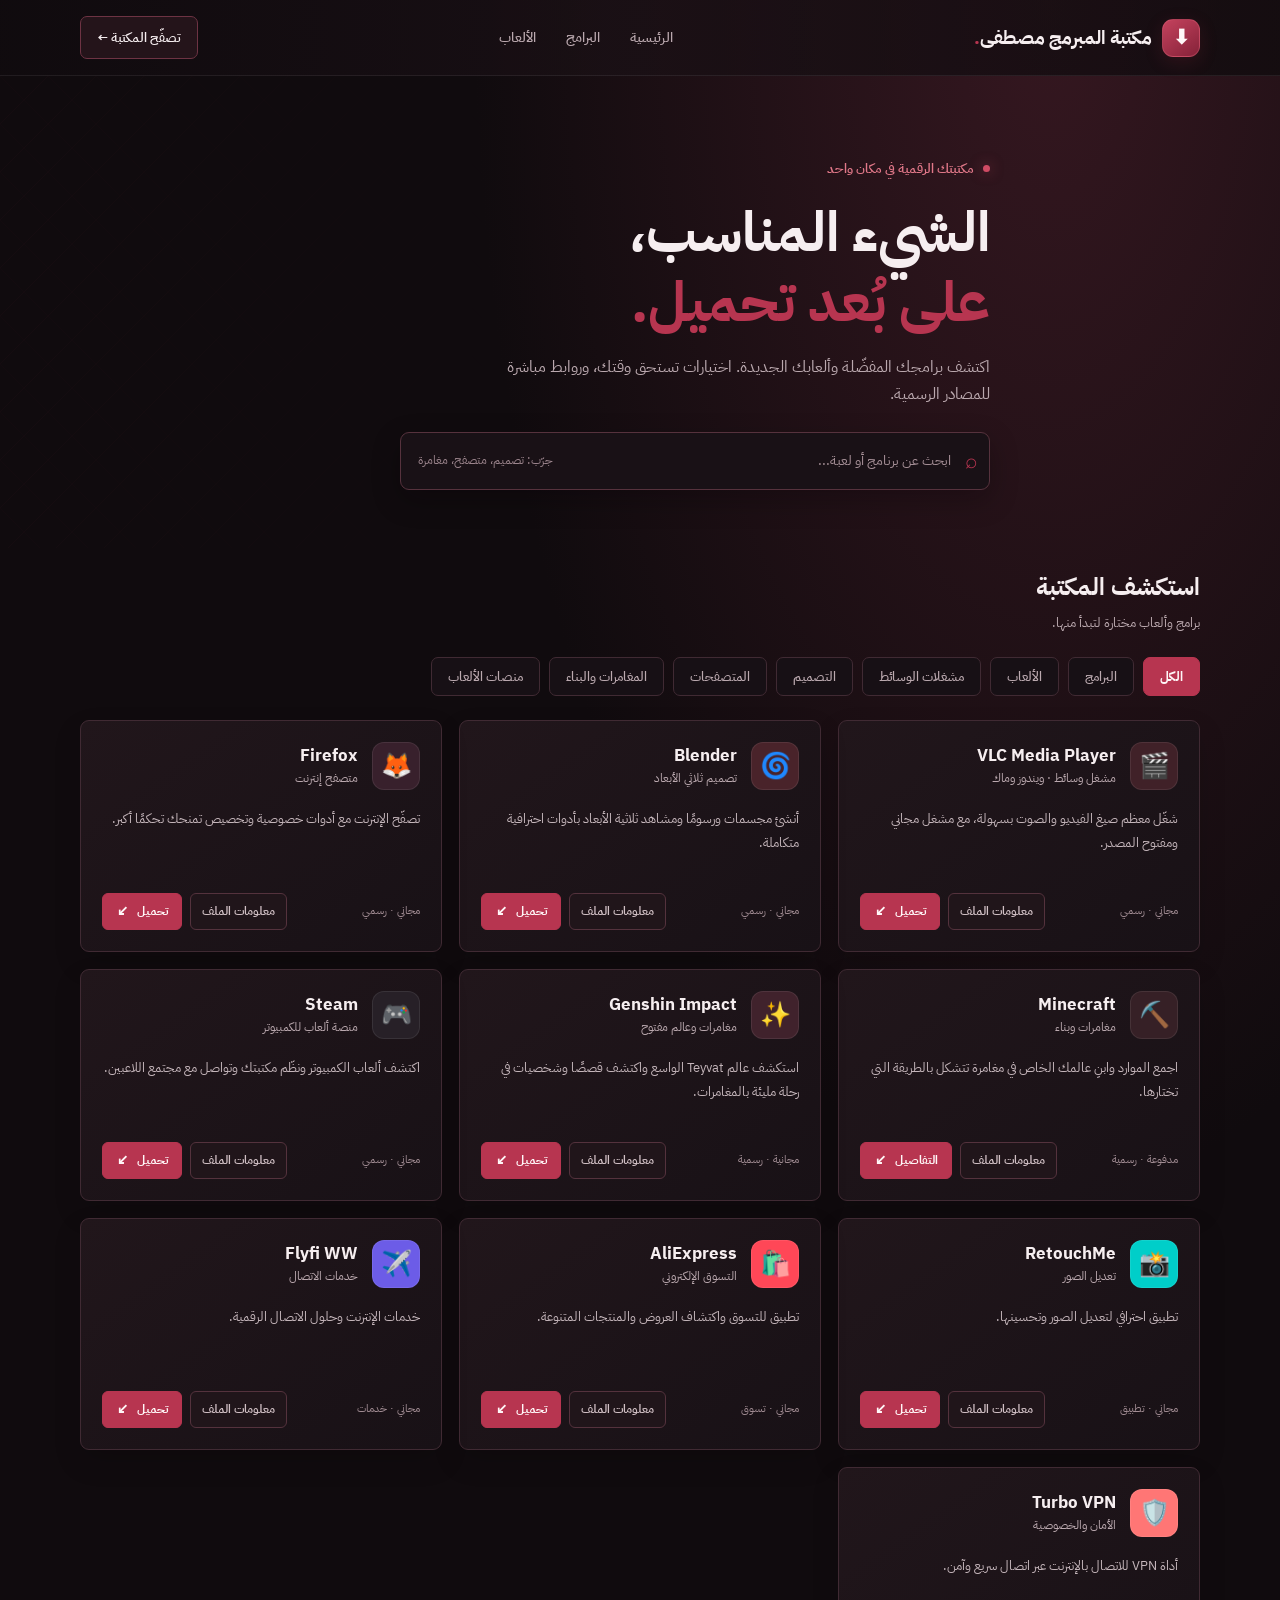
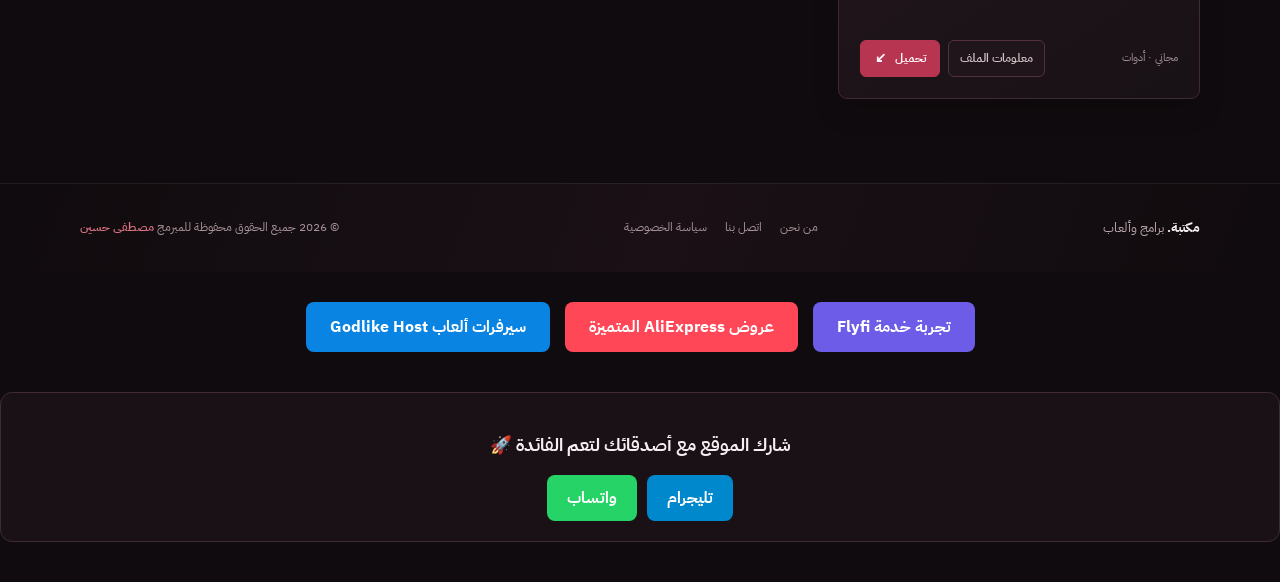
==== commit bf4312a5: "Update index.html" ====
--- a/index.html
+++ b/index.html
@@ -5,8 +5,23 @@
 	<meta charset="UTF-8">
 	<meta name="viewport" content="width=device-width, initial-scale=1.0">
 	<meta name="theme-color" content="#100b0e">
-	<meta name="description" content="اكتشف وحمّل أفضل البرامج والألعاب من مكتبة برامجنا.">
-	<title>مكتبة | برامج وألعاب</title>
+	<!-- SEO Meta Tags الأساسية -->
+<title>مكتبة البرامج والألعاب | تحميل أفضل التطبيقات والأدوات المباشرة</title>
+<meta name="description" content="منصتك الشاملة لتحميل أفضل البرامج والتطبيقات المباشرة مثل RetouchMe, Turbo VPN, AliExpress وغيرها بروابط آمنة وسريعة.">
+<meta name="keywords" content="تحميل برامج, تطبيقات اندرويد, Turbo VPN, RetouchMe, AliExpress, تطبيقات مجانية, مكتبة البرامج">
+<meta name="robots" content="index, follow">
+<meta name="language" content="Arabic">
+
+<!-- Open Graph / Facebook (لمشاركة رابط الموقع بشكل أنيق) -->
+<meta property="og:type" content="website">
+<meta property="og:title" content="مكتبة البرامج والألعاب | تحميل تطبيقاتك المفضلة">
+<meta property="og:description" content="منصتك الشاملة لتحميل أفضل البرامج والتطبيقات المباشرة بروابط آمنة وسريعة.">
+
+<!-- Twitter Meta Tags -->
+<meta name="twitter:card" content="summary_large_image">
+<meta name="twitter:title" content="مكتبة البرامج والألعاب">
+<meta name="twitter:description" content="تحميل أفضل البرامج والتطبيقات المباشرة بروابط آمنة.">
+
 	<link rel="preconnect" href="https://fonts.googleapis.com">
 	<link rel="preconnect" href="https://fonts.gstatic.com" crossorigin>
 	<link href="https://fonts.googleapis.com/css2?family=IBM+Plex+Sans+Arabic:wght@400;500;600;700&display=swap" rel="stylesheet">
@@ -359,5 +374,19 @@
     سيرفرات ألعاب Godlike Host
   </a>
 </div>
+<!-- قسم أزرار المشاركة السريعة -->
+<section style="text-align: center; margin: 40px 0; padding: 20px; background: var(--surface); border-radius: 12px; border: 1px solid var(--line);">
+  <h3 style="margin-bottom: 15px; color: var(--text); font-size: 1.1rem;">شارك الموقع مع أصدقائك لتعم الفائدة 🚀</h3>
+  <div style="display: flex; justify-content: center; gap: 10px; flex-wrap: wrap;">
+    <!-- زر تليجرام -->
+    <a href="https://t.me/share/url?url=&text=تحميل أفضل البرامج والتطبيقات المباشرة من مكتبة مصطفى:" target="_blank" rel="noopener noreferrer" style="background: #0088cc; color: white; padding: 10px 20px; border-radius: 8px; text-decoration: none; font-weight: bold; display: inline-flex; align-items: center; gap: 6px;">
+      تليجرام
+    </a>
+    <!-- زر واتساب -->
+    <a href="https://api.whatsapp.com/send?text=تحميل أفضل البرامج والتطبيقات المباشرة عبر موقعنا:" target="_blank" rel="noopener noreferrer" style="background: #25d366; color: white; padding: 10px 20px; border-radius: 8px; text-decoration: none; font-weight: bold; display: inline-flex; align-items: center; gap: 6px;">
+      واتساب
+    </a>
+  </div>
+</section>
 </body>
 </html>
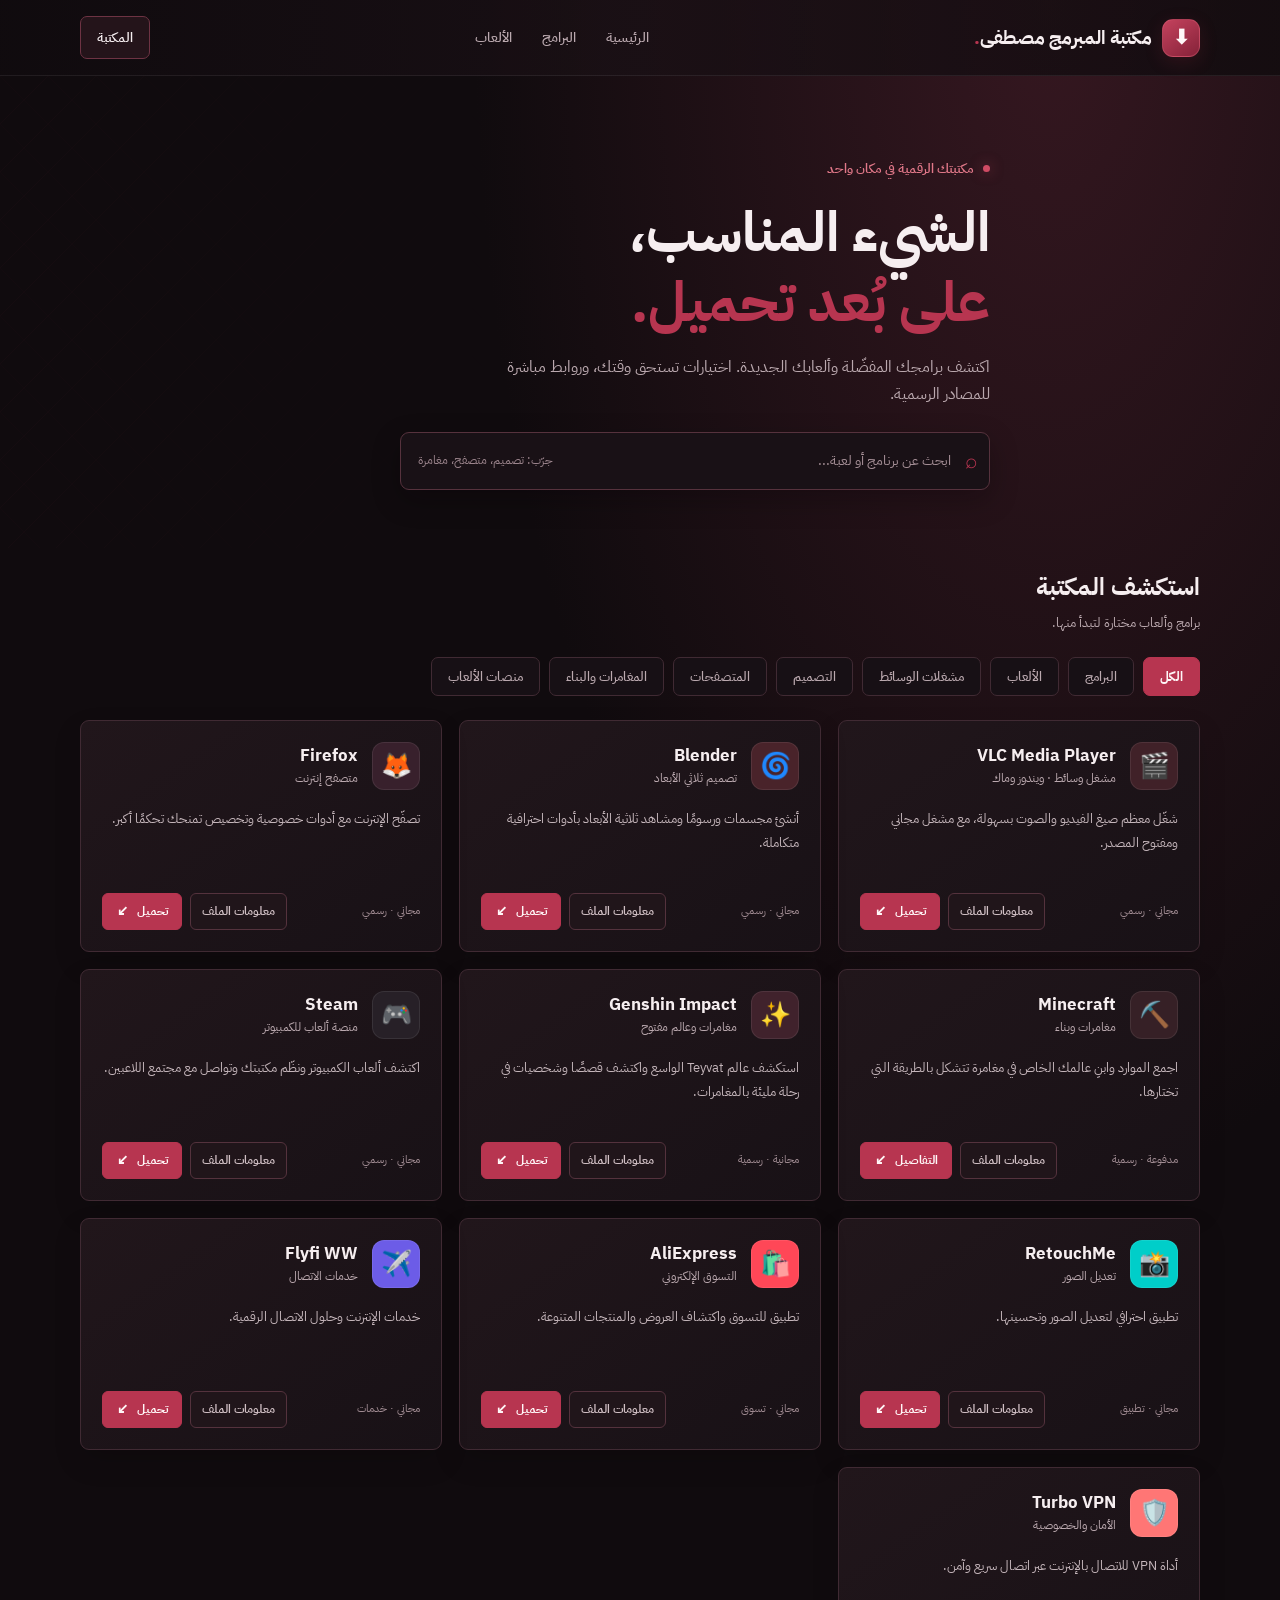
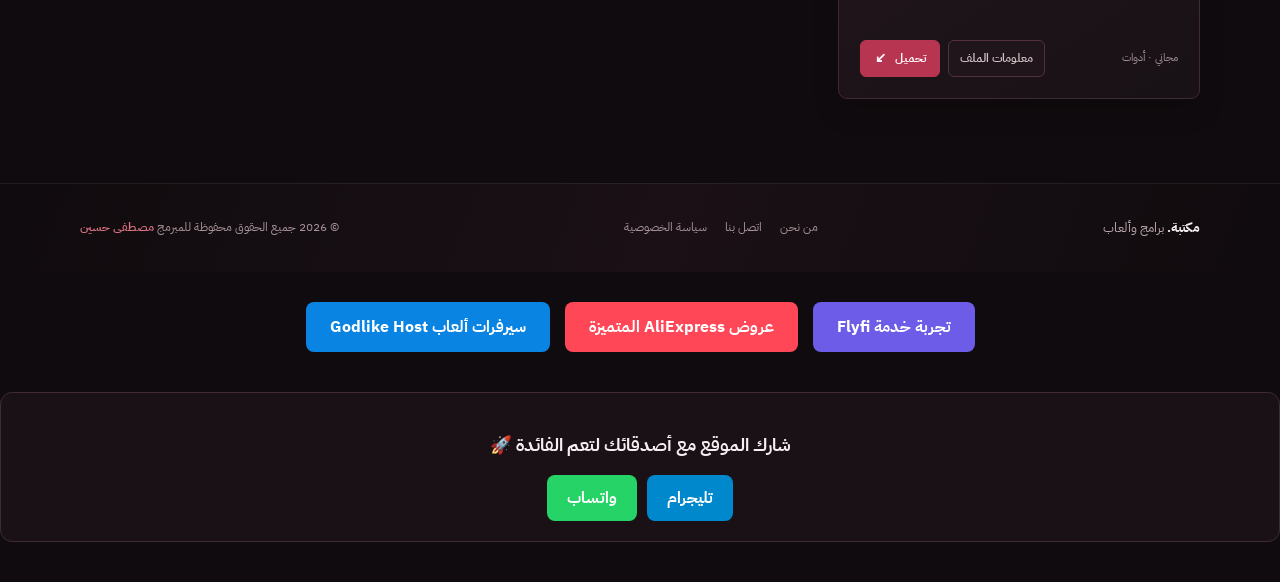
==== commit 877a6b33: "Update index.html" ====
--- a/index.html
+++ b/index.html
@@ -192,7 +192,7 @@
 				<a href="#البرامج">البرامج</a>
 				<a href="#الألعاب">الألعاب</a>
 			</nav>
-			<a class="top-download" href="#المكتبة">تصفّح المكتبة <span aria-hidden="true">←</span></a>
+		<a class="top-download" href="https://optilinklock.com/1916688">المكتبة</a>
 		</div>
 	</header>
 
